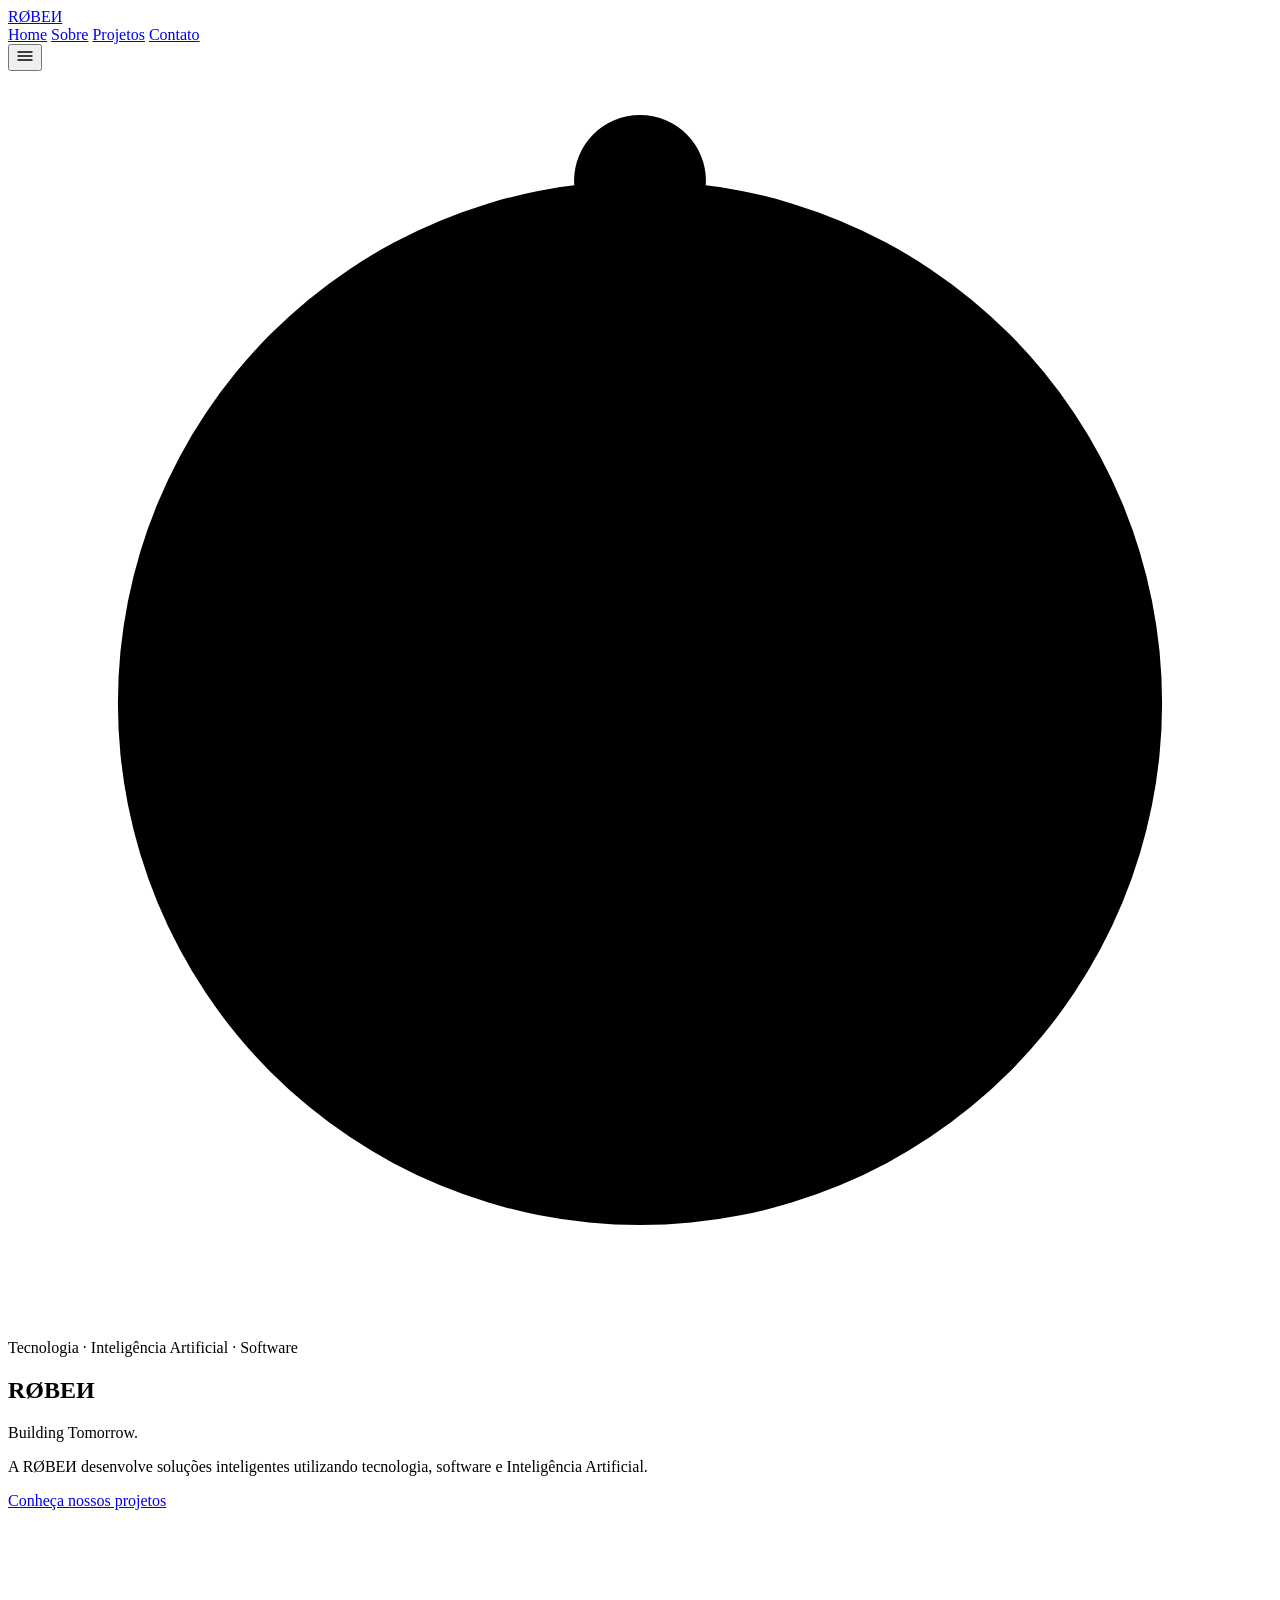
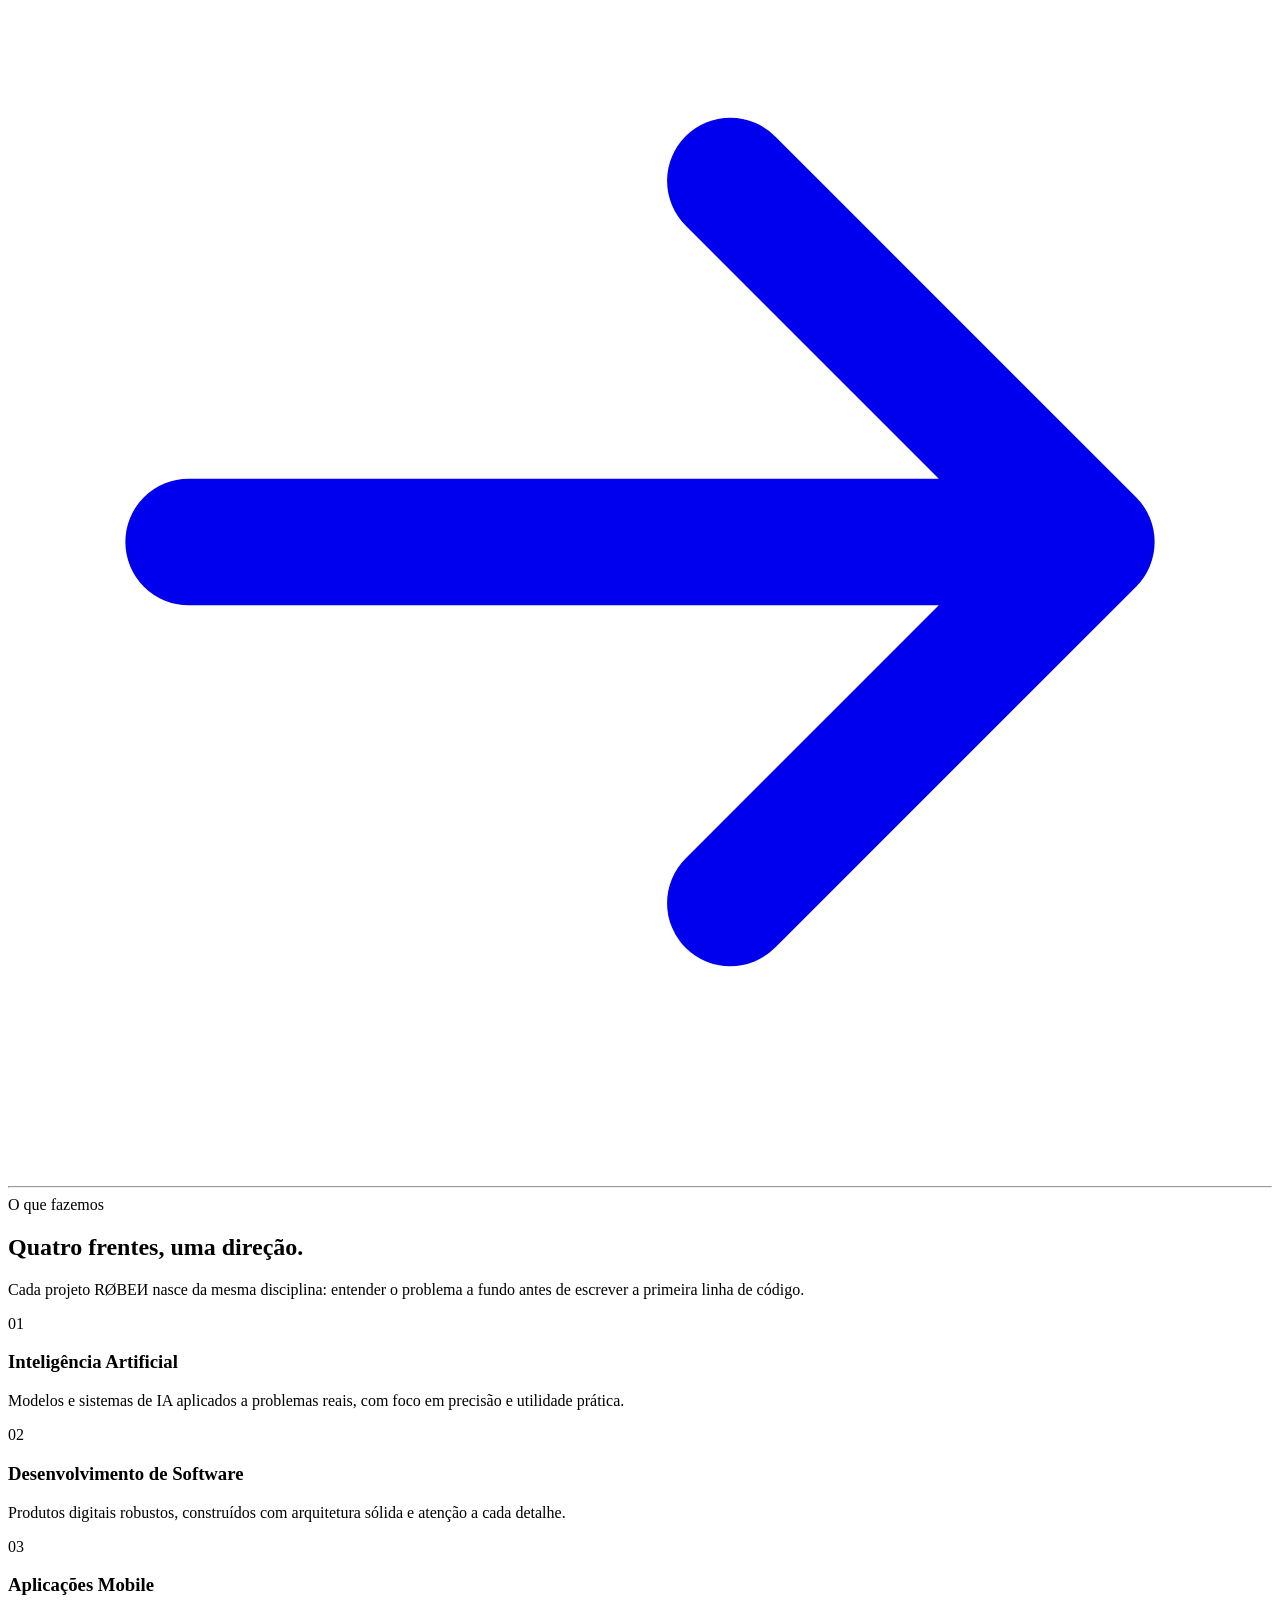
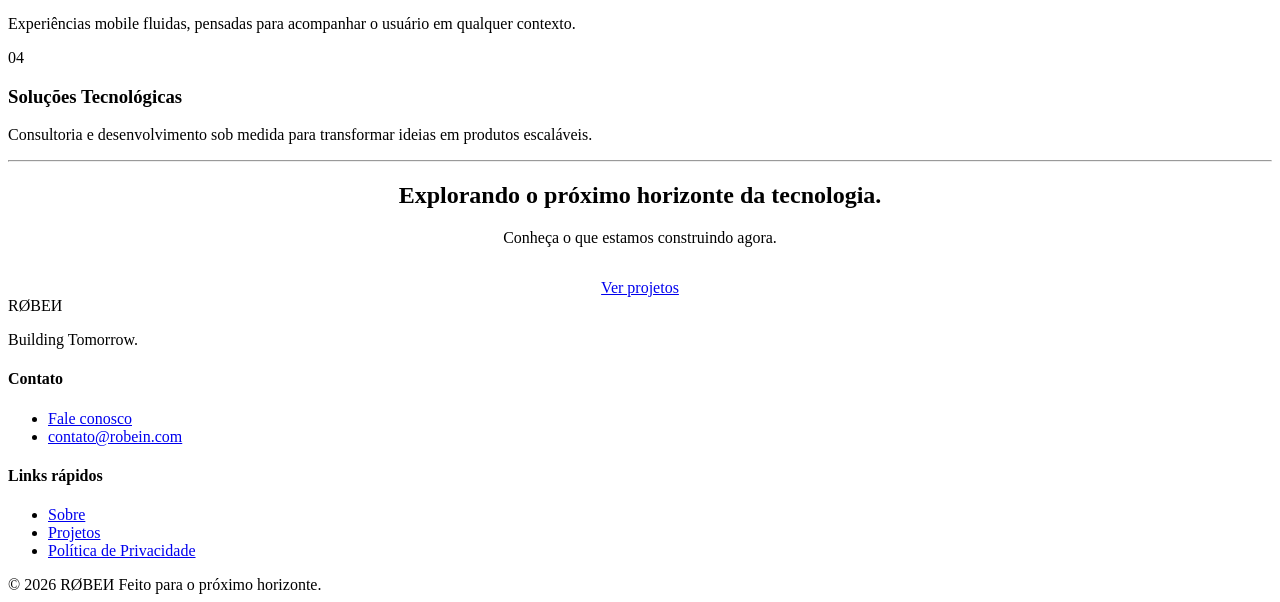
==== index.html @ 59104048 "Add files via upload" ====
<!DOCTYPE html>
<html lang="pt-BR">
<head>
<meta charset="UTF-8">
<meta name="viewport" content="width=device-width, initial-scale=1.0">
<title>RØBEИ — Building Tomorrow.</title>
<meta name="description" content="A RØBEИ desenvolve soluções inteligentes utilizando tecnologia, software e Inteligência Artificial. Uma empresa de tecnologia inspirada no espaço.">
<meta name="theme-color" content="#050507">

<meta property="og:title" content="RØBEИ — Building Tomorrow.">
<meta property="og:description" content="A RØBEИ desenvolve soluções inteligentes utilizando tecnologia, software e Inteligência Artificial.">
<meta property="og:type" content="website">

<link rel="preconnect" href="https://fonts.googleapis.com">
<link rel="preconnect" href="https://fonts.gstatic.com" crossorigin>
<link href="https://fonts.googleapis.com/css2?family=Space+Grotesk:wght@400;500;600;700&family=Inter:wght@400;500;600&family=JetBrains+Mono:wght@400;500&display=swap" rel="stylesheet">
<link rel="stylesheet" href="css/style.css">
</head>
<body>

<header class="site-nav">
  <div class="container nav-inner">
    <a href="index.html" class="wordmark">RØBEИ</a>
    <nav class="links">
      <a href="index.html" class="active">Home</a>
      <a href="sobre.html">Sobre</a>
      <a href="projetos.html">Projetos</a>
      <a href="contato.html">Contato</a>
    </nav>
    <button class="nav-toggle" aria-label="Abrir menu" aria-expanded="false">
      <svg width="18" height="18" viewBox="0 0 18 18" fill="none"><path d="M2 5h14M2 9h14M2 13h14" stroke="currentColor" stroke-width="1.4" stroke-linecap="round"/></svg>
    </button>
  </div>
</header>

<main>

  <!-- ============ HERO ============ -->
  <section class="hero">
    <div class="orbit-mark" aria-hidden="true">
      <svg viewBox="0 0 46 46">
        <circle class="ring" cx="23" cy="23" r="19"/>
        <circle class="dot" cx="23" cy="4" r="2.4"/>
      </svg>
    </div>
    <div class="eyebrow">Tecnologia · Inteligência Artificial · Software</div>
    <h1 class="brand">R<span class="star">Ø</span>BE<span class="star delay">И</span></h1>
    <p class="tagline">Building Tomorrow.</p>
    <p class="lede">A RØBEИ desenvolve soluções inteligentes utilizando tecnologia, software e Inteligência Artificial.</p>
    <a href="projetos.html" class="btn btn-primary">
      Conheça nossos projetos
      <svg viewBox="0 0 14 14" fill="none"><path d="M2 7h10M8 3l4 4-4 4" stroke="currentColor" stroke-width="1.4" stroke-linecap="round" stroke-linejoin="round"/></svg>
    </a>
  </section>

  <hr class="hair">

  <!-- ============ O QUE FAZEMOS ============ -->
  <section>
    <div class="container">
      <div class="section-head reveal">
        <div class="eyebrow">O que fazemos</div>
        <h2>Quatro frentes, uma direção.</h2>
        <p>Cada projeto RØBEИ nasce da mesma disciplina: entender o problema a fundo antes de escrever a primeira linha de código.</p>
      </div>
    </div>
    <div class="container">
      <div class="grid-4 reveal">
        <div class="card">
          <span class="idx">01</span>
          <h3>Inteligência Artificial</h3>
          <p>Modelos e sistemas de IA aplicados a problemas reais, com foco em precisão e utilidade prática.</p>
        </div>
        <div class="card">
          <span class="idx">02</span>
          <h3>Desenvolvimento de Software</h3>
          <p>Produtos digitais robustos, construídos com arquitetura sólida e atenção a cada detalhe.</p>
        </div>
        <div class="card">
          <span class="idx">03</span>
          <h3>Aplicações Mobile</h3>
          <p>Experiências mobile fluidas, pensadas para acompanhar o usuário em qualquer contexto.</p>
        </div>
        <div class="card">
          <span class="idx">04</span>
          <h3>Soluções Tecnológicas</h3>
          <p>Consultoria e desenvolvimento sob medida para transformar ideias em produtos escaláveis.</p>
        </div>
      </div>
    </div>
  </section>

  <hr class="hair">

  <!-- ============ CTA FINAL ============ -->
  <section class="tight">
    <div class="container reveal" style="text-align:center;">
      <h2>Explorando o próximo horizonte da tecnologia.</h2>
      <p style="margin:0 auto 32px;">Conheça o que estamos construindo agora.</p>
      <a href="projetos.html" class="btn btn-ghost">Ver projetos</a>
    </div>
  </section>

</main>

<footer class="site-footer">
  <div class="container">
    <div class="footer-grid">
      <div class="footer-brand">
        <div class="wordmark">RØBEИ</div>
        <p>Building Tomorrow.</p>
      </div>
      <div class="footer-col">
        <h4>Contato</h4>
        <ul>
          <li><a href="contato.html">Fale conosco</a></li>
          <li><a href="mailto:contato@robein.com">contato@robein.com</a></li>
        </ul>
      </div>
      <div class="footer-col">
        <h4>Links rápidos</h4>
        <ul>
          <li><a href="sobre.html">Sobre</a></li>
          <li><a href="projetos.html">Projetos</a></li>
          <li><a href="privacidade.html">Política de Privacidade</a></li>
        </ul>
      </div>
    </div>
    <div class="footer-bottom">
      <span>© 2026 RØBEИ</span>
      <span>Feito para o próximo horizonte.</span>
    </div>
  </div>
</footer>

<script src="js/main.js"></script>
</body>
</html>
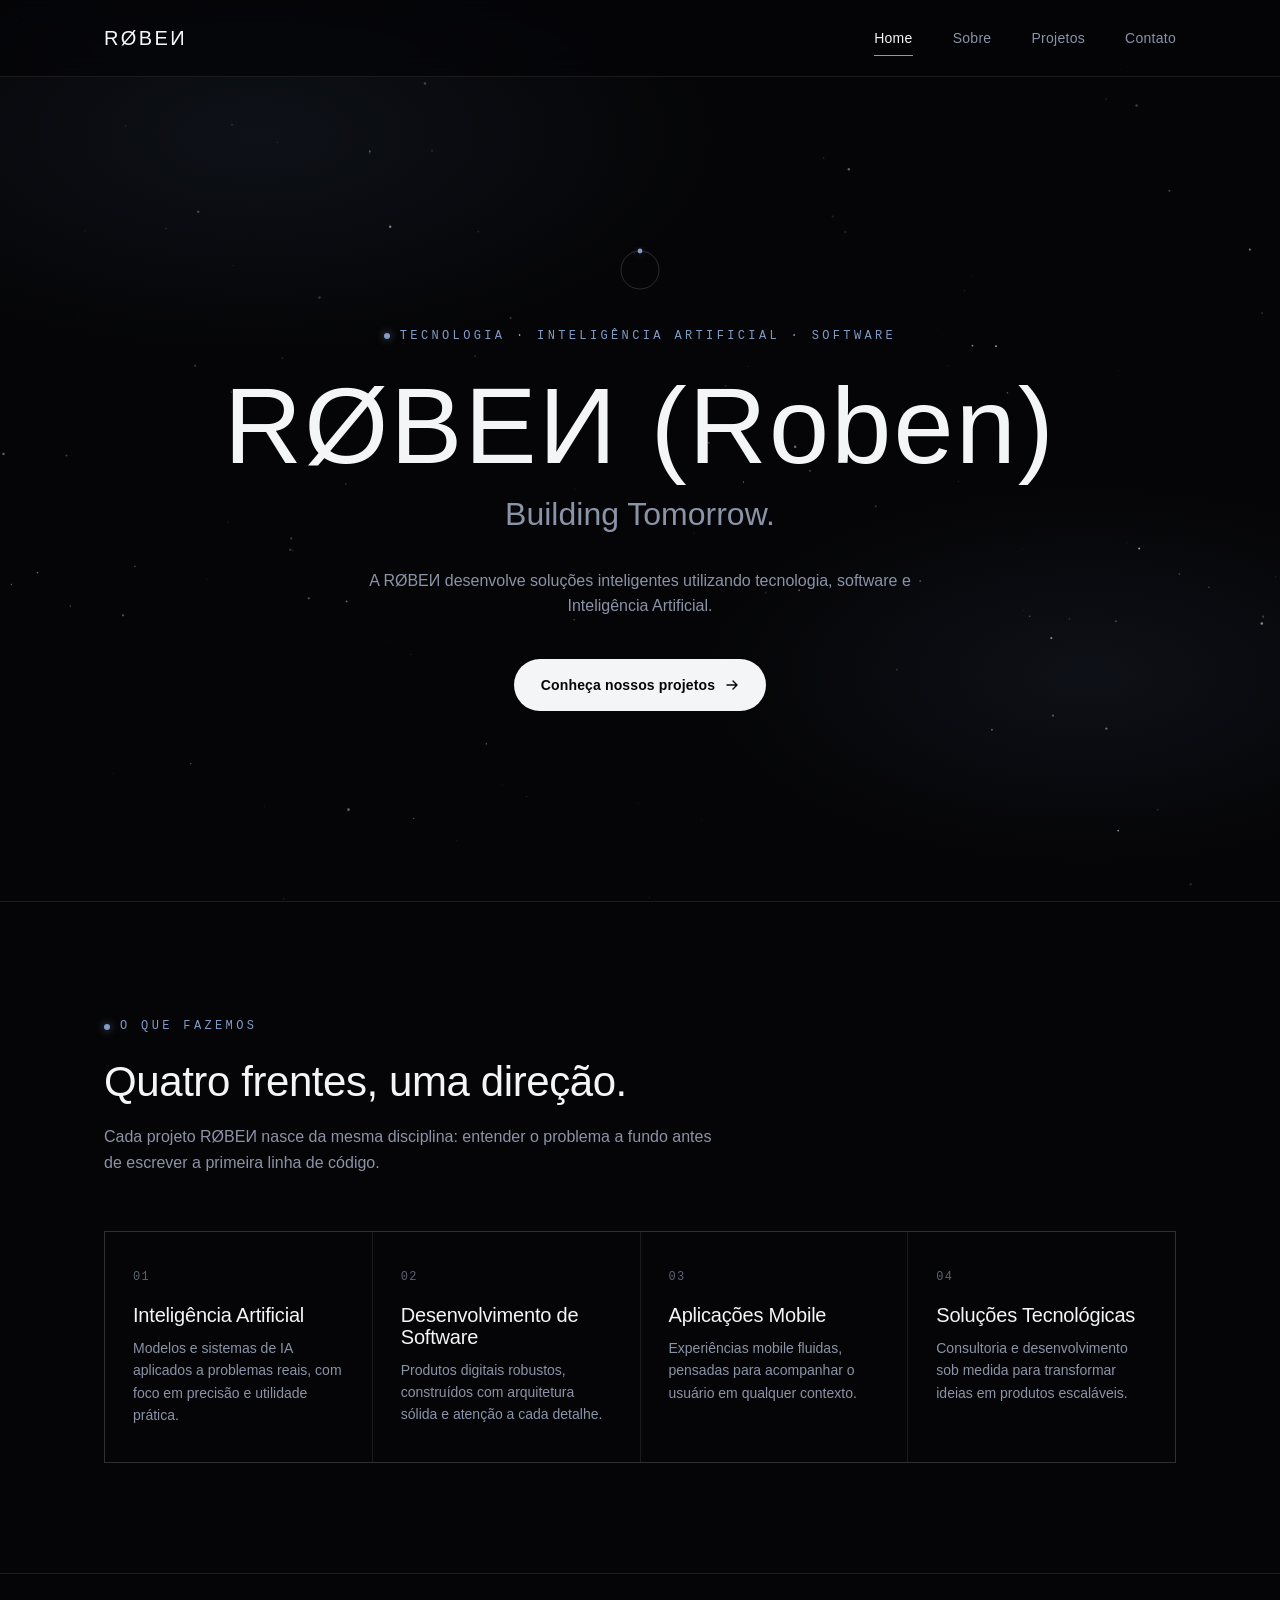
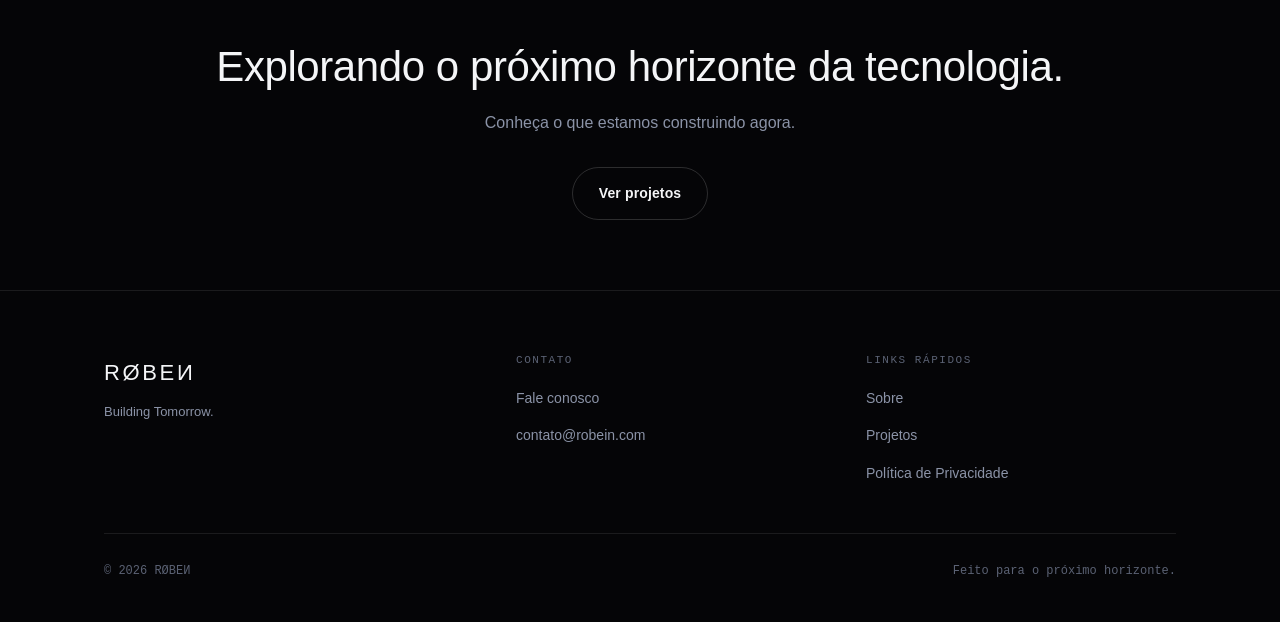
==== commit 270fa038: "Update index.html" ====
--- a/index.html
+++ b/index.html
@@ -3,7 +3,7 @@
 <head>
 <meta charset="UTF-8">
 <meta name="viewport" content="width=device-width, initial-scale=1.0">
-<title>RØBEИ — Building Tomorrow.</title>
+<title>RØBEИ (Roben) — Building Tomorrow.</title>
 <meta name="description" content="A RØBEИ desenvolve soluções inteligentes utilizando tecnologia, software e Inteligência Artificial. Uma empresa de tecnologia inspirada no espaço.">
 <meta name="theme-color" content="#050507">
 
@@ -44,7 +44,7 @@
       </svg>
     </div>
     <div class="eyebrow">Tecnologia · Inteligência Artificial · Software</div>
-    <h1 class="brand">R<span class="star">Ø</span>BE<span class="star delay">И</span></h1>
+    <h1 class="brand">R<span class="star">Ø</span>BE<span class="star delay">И</span><span class="sr-only"> (Roben)</span></h1>
     <p class="tagline">Building Tomorrow.</p>
     <p class="lede">A RØBEИ desenvolve soluções inteligentes utilizando tecnologia, software e Inteligência Artificial.</p>
     <a href="projetos.html" class="btn btn-primary">
--- a/css/style.css
+++ b/css/style.css
@@ -0,0 +1,506 @@
+/* ============================================================
+   RØBEИ — Stylesheet
+   Design tokens: deep-space black/white palette, restrained blue accent
+   ============================================================ */
+
+:root{
+  --bg:            #050507;
+  --bg-alt:        #0b0c11;
+  --panel:         #0e0f15;
+  --line:          rgba(255,255,255,0.09);
+  --line-strong:   rgba(255,255,255,0.16);
+  --fg:            #f4f5f7;
+  --muted:         #8b93a7;
+  --muted-dim:     #5b6274;
+  --accent:        #7f9cc7;
+  --accent-dim:    #3c5170;
+  --glow:          rgba(140,168,214,0.35);
+
+  --font-display:  'Space Grotesk', 'Helvetica Neue', Arial, sans-serif;
+  --font-body:     'Inter', 'Helvetica Neue', Arial, sans-serif;
+  --font-mono:     'JetBrains Mono', 'Courier New', monospace;
+
+  --container: 1120px;
+  --gutter: 24px;
+
+  --ease: cubic-bezier(.16,.8,.24,1);
+}
+
+*,*::before,*::after{ box-sizing: border-box; }
+html{ scroll-behavior: smooth; }
+
+@media (prefers-reduced-motion: reduce){
+  html{ scroll-behavior: auto; }
+  *,*::before,*::after{ animation-duration: 0.001ms !important; animation-iteration-count: 1 !important; transition-duration: 0.001ms !important; scroll-behavior: auto !important; }
+}
+
+body{
+  margin:0;
+  background: var(--bg);
+  color: var(--fg);
+  font-family: var(--font-body);
+  font-size: 16px;
+  line-height: 1.6;
+  -webkit-font-smoothing: antialiased;
+  overflow-x: hidden;
+}
+
+/* ---------- starfield canvas ---------- */
+#stars{
+  position: fixed;
+  inset: 0;
+  z-index: -2;
+  width: 100%;
+  height: 100%;
+  background:
+    radial-gradient(ellipse 60% 40% at 20% 15%, rgba(60,81,112,0.16), transparent 60%),
+    radial-gradient(ellipse 50% 35% at 85% 75%, rgba(80,100,140,0.12), transparent 60%),
+    var(--bg);
+}
+
+/* ---------- layout helpers ---------- */
+.container{
+  max-width: var(--container);
+  margin: 0 auto;
+  padding: 0 var(--gutter);
+}
+
+section{ position: relative; padding: 110px 0; }
+section.tight{ padding: 70px 0; }
+
+.eyebrow{
+  font-family: var(--font-mono);
+  font-size: 12px;
+  letter-spacing: 0.28em;
+  text-transform: uppercase;
+  color: var(--accent);
+  display: inline-flex;
+  align-items: center;
+  gap: 10px;
+  margin-bottom: 22px;
+}
+.eyebrow::before{
+  content:'';
+  width: 6px; height: 6px;
+  border-radius: 50%;
+  background: var(--accent);
+  box-shadow: 0 0 8px 1px var(--glow);
+}
+
+h1,h2,h3,h4{
+  font-family: var(--font-display);
+  font-weight: 500;
+  line-height: 1.08;
+  letter-spacing: -0.01em;
+  margin: 0 0 20px;
+}
+
+h2{ font-size: clamp(28px, 4vw, 42px); }
+h3{ font-size: 20px; }
+
+p{ color: var(--muted); margin: 0 0 16px; max-width: 640px; }
+a{ color: inherit; }
+
+.section-head{ max-width: 620px; margin-bottom: 56px; }
+
+hr.hair{
+  border: none;
+  border-top: 1px solid var(--line);
+  margin: 0;
+}
+
+/* ---------- nav ---------- */
+header.site-nav{
+  position: sticky;
+  top: 0;
+  z-index: 40;
+  backdrop-filter: blur(14px) saturate(140%);
+  background: rgba(5,5,7,0.72);
+  border-bottom: 1px solid var(--line);
+}
+.nav-inner{
+  display: flex;
+  align-items: center;
+  justify-content: space-between;
+  height: 76px;
+}
+.wordmark{
+  font-family: var(--font-display);
+  font-size: 20px;
+  letter-spacing: 0.12em;
+  text-decoration: none;
+  color: var(--fg);
+  display: inline-flex;
+  align-items: baseline;
+  gap: 2px;
+}
+.wordmark .star{
+  color: var(--accent);
+  animation: twinkle 4.5s ease-in-out infinite;
+  text-shadow: 0 0 10px var(--glow);
+}
+.wordmark .star.delay{ animation-delay: 1.6s; }
+
+@keyframes twinkle{
+  0%, 100%{ opacity: 1; }
+  50%{ opacity: 0.45; }
+}
+
+nav.links{ display: flex; gap: 40px; align-items: center; }
+nav.links a{
+  font-size: 14px;
+  text-decoration: none;
+  color: var(--muted);
+  letter-spacing: 0.02em;
+  position: relative;
+  padding: 4px 0;
+  transition: color .25s var(--ease);
+}
+nav.links a:hover, nav.links a.active{ color: var(--fg); }
+nav.links a.active::after{
+  content:'';
+  position: absolute;
+  left: 0; right: 0; bottom: -3px;
+  height: 1px;
+  background: var(--accent);
+}
+
+.nav-toggle{
+  display: none;
+  background: none;
+  border: 1px solid var(--line-strong);
+  border-radius: 8px;
+  width: 40px; height: 40px;
+  color: var(--fg);
+  cursor: pointer;
+  align-items: center;
+  justify-content: center;
+}
+
+@media (max-width: 760px){
+  nav.links{
+    position: fixed;
+    top: 76px; left: 0; right: 0;
+    flex-direction: column;
+    background: rgba(5,5,7,0.97);
+    border-bottom: 1px solid var(--line);
+    padding: 24px var(--gutter) 32px;
+    gap: 22px;
+    transform: translateY(-8px);
+    opacity: 0;
+    pointer-events: none;
+    transition: all .3s var(--ease);
+  }
+  nav.links.open{
+    transform: translateY(0);
+    opacity: 1;
+    pointer-events: auto;
+  }
+  .nav-toggle{ display: flex; }
+}
+
+/* ---------- buttons ---------- */
+.btn{
+  display: inline-flex;
+  align-items: center;
+  gap: 10px;
+  font-family: var(--font-body);
+  font-size: 14px;
+  font-weight: 600;
+  letter-spacing: 0.01em;
+  text-decoration: none;
+  padding: 14px 26px;
+  border-radius: 999px;
+  transition: all .3s var(--ease);
+  cursor: pointer;
+  border: 1px solid transparent;
+}
+.btn-primary{
+  background: var(--fg);
+  color: #05060a;
+}
+.btn-primary:hover{
+  background: var(--accent);
+  color: #05060a;
+  transform: translateY(-2px);
+  box-shadow: 0 10px 30px -10px var(--glow);
+}
+.btn-ghost{
+  border-color: var(--line-strong);
+  color: var(--fg);
+  background: transparent;
+}
+.btn-ghost:hover{
+  border-color: var(--accent);
+  color: var(--accent);
+}
+.btn svg{ width: 14px; height: 14px; transition: transform .3s var(--ease); }
+.btn:hover svg{ transform: translateX(3px); }
+
+/* ---------- hero ---------- */
+.hero{
+  min-height: calc(100vh - 76px);
+  display: flex;
+  flex-direction: column;
+  align-items: center;
+  justify-content: center;
+  text-align: center;
+  padding: 80px var(--gutter) 100px;
+}
+.orbit-mark{
+  width: 46px; height: 46px;
+  margin-bottom: 34px;
+  position: relative;
+}
+.orbit-mark svg{ width: 100%; height: 100%; }
+.orbit-mark .ring{
+  fill: none;
+  stroke: var(--line-strong);
+  stroke-width: 1;
+}
+.orbit-mark .dot{
+  fill: var(--accent);
+  filter: drop-shadow(0 0 4px var(--glow));
+  transform-origin: 23px 23px;
+  animation: orbit 7s linear infinite;
+}
+@keyframes orbit{ to{ transform: rotate(360deg); } }
+
+.hero h1.brand{
+  font-size: clamp(48px, 9vw, 108px);
+  letter-spacing: 0.02em;
+  margin-bottom: 4px;
+}
+.hero .tagline{
+  font-family: var(--font-display);
+  font-weight: 400;
+  font-size: clamp(22px, 3vw, 32px);
+  color: var(--muted);
+  margin-bottom: 28px;
+}
+.hero .lede{
+  max-width: 560px;
+  margin: 0 auto 40px;
+  font-size: 16px;
+  color: var(--muted);
+}
+
+/* ---------- grid / cards ---------- */
+.grid-4{
+  display: grid;
+  grid-template-columns: repeat(4, 1fr);
+  gap: 1px;
+  background: var(--line);
+  border: 1px solid var(--line);
+}
+.grid-4 .card{
+  background: var(--bg);
+  padding: 36px 28px;
+  transition: background .3s var(--ease);
+}
+.grid-4 .card:hover{ background: var(--panel); }
+.card .idx{
+  font-family: var(--font-mono);
+  font-size: 12px;
+  color: var(--muted-dim);
+  letter-spacing: 0.1em;
+  margin-bottom: 18px;
+  display: block;
+}
+.card h3{ margin-bottom: 10px; }
+.card p{ font-size: 14px; margin-bottom: 0; }
+
+@media (max-width: 900px){
+  .grid-4{ grid-template-columns: repeat(2, 1fr); }
+}
+@media (max-width: 560px){
+  .grid-4{ grid-template-columns: 1fr; }
+}
+
+/* ---------- project cards ---------- */
+.project-card{
+  border: 1px solid var(--line);
+  border-radius: 18px;
+  padding: 44px;
+  display: grid;
+  grid-template-columns: auto 1fr auto;
+  gap: 28px;
+  align-items: center;
+  background: linear-gradient(180deg, rgba(255,255,255,0.015), transparent);
+  transition: border-color .3s var(--ease);
+}
+.project-card:hover{ border-color: var(--line-strong); }
+.project-icon{
+  font-size: 34px;
+  width: 64px; height: 64px;
+  display: flex; align-items: center; justify-content: center;
+  border: 1px solid var(--line);
+  border-radius: 14px;
+  overflow: hidden;
+  flex-shrink: 0;
+  background: var(--panel);
+}
+.project-icon img{
+  width: 100%;
+  height: 100%;
+  object-fit: cover;
+  display: block;
+}
+.project-info h3{ font-size: 24px; margin-bottom: 8px; }
+.status{
+  display: inline-flex;
+  align-items: center;
+  gap: 8px;
+  font-family: var(--font-mono);
+  font-size: 11px;
+  letter-spacing: 0.12em;
+  text-transform: uppercase;
+  color: var(--accent);
+  margin-bottom: 12px;
+}
+.status::before{
+  content:'';
+  width: 6px; height: 6px;
+  border-radius: 50%;
+  background: var(--accent);
+  animation: twinkle 2.4s ease-in-out infinite;
+}
+
+.project-placeholder{
+  border: 1px dashed var(--line-strong);
+  border-radius: 18px;
+  padding: 44px;
+  text-align: center;
+  color: var(--muted-dim);
+  font-family: var(--font-mono);
+  font-size: 13px;
+  letter-spacing: 0.05em;
+}
+
+@media (max-width: 700px){
+  .project-card{ grid-template-columns: 1fr; text-align: left; }
+  .project-card .btn{ width: 100%; justify-content: center; }
+}
+
+/* ---------- contact ---------- */
+.contact-grid{
+  display: grid;
+  grid-template-columns: 1.1fr 0.9fr;
+  gap: 60px;
+}
+@media (max-width: 800px){ .contact-grid{ grid-template-columns: 1fr; } }
+
+.contact-block{
+  border: 1px solid var(--line);
+  border-radius: 18px;
+  padding: 40px;
+}
+.contact-block + .contact-block{ margin-top: 24px; }
+.contact-label{
+  font-family: var(--font-mono);
+  font-size: 11px;
+  letter-spacing: 0.14em;
+  text-transform: uppercase;
+  color: var(--muted-dim);
+  margin-bottom: 10px;
+  display: block;
+}
+.contact-value{
+  font-family: var(--font-display);
+  font-size: 22px;
+  margin-bottom: 22px;
+  word-break: break-word;
+}
+.social-list{ list-style: none; margin: 0; padding: 0; display: flex; flex-direction: column; gap: 0; }
+.social-list li{ border-top: 1px solid var(--line); }
+.social-list li:first-child{ border-top: none; }
+.social-list a{
+  display: flex;
+  align-items: center;
+  justify-content: space-between;
+  padding: 18px 4px;
+  text-decoration: none;
+  color: var(--fg);
+  font-size: 15px;
+  transition: color .25s var(--ease);
+}
+.social-list a:hover{ color: var(--accent); }
+.social-list span.tag{
+  font-family: var(--font-mono);
+  font-size: 12px;
+  color: var(--muted-dim);
+}
+
+/* ---------- footer ---------- */
+footer.site-footer{
+  border-top: 1px solid var(--line);
+  padding: 64px 0 40px;
+}
+.footer-grid{
+  display: grid;
+  grid-template-columns: 1.2fr 1fr 1fr;
+  gap: 40px;
+  margin-bottom: 48px;
+}
+@media (max-width: 700px){ .footer-grid{ grid-template-columns: 1fr; gap: 32px; } }
+
+.footer-brand .wordmark{ font-size: 22px; margin-bottom: 12px; }
+.footer-brand p{ font-size: 13px; margin: 0; }
+
+.footer-col h4{
+  font-family: var(--font-mono);
+  font-size: 11px;
+  letter-spacing: 0.14em;
+  text-transform: uppercase;
+  color: var(--muted-dim);
+  font-weight: 500;
+  margin-bottom: 18px;
+}
+.footer-col ul{ list-style: none; margin: 0; padding: 0; display: flex; flex-direction: column; gap: 12px; }
+.footer-col a{ text-decoration: none; color: var(--muted); font-size: 14px; transition: color .25s var(--ease); }
+.footer-col a:hover{ color: var(--fg); }
+
+.footer-bottom{
+  display: flex;
+  justify-content: space-between;
+  align-items: center;
+  padding-top: 28px;
+  border-top: 1px solid var(--line);
+  font-family: var(--font-mono);
+  font-size: 12px;
+  color: var(--muted-dim);
+  flex-wrap: wrap;
+  gap: 12px;
+}
+
+/* ---------- reveal on scroll ---------- */
+.reveal{
+  opacity: 0;
+  transform: translateY(18px);
+  transition: opacity .8s var(--ease), transform .8s var(--ease);
+}
+.reveal.in{ opacity: 1; transform: translateY(0); }
+
+/* ---------- inner page hero (about/projects/contact/privacy) ---------- */
+.page-hero{
+  padding: 90px 0 60px;
+  border-bottom: 1px solid var(--line);
+}
+.page-hero h1{ font-size: clamp(34px, 5.5vw, 56px); }
+
+/* ---------- prose (privacy policy) ---------- */
+.prose h2{ font-size: 22px; margin-top: 48px; }
+.prose p, .prose li{ color: var(--muted); font-size: 15px; max-width: 720px; }
+.prose ul{ padding-left: 20px; }
+.prose strong{ color: var(--fg); }
+
+/* ---------- values grid (about) ---------- */
+.values{
+  display: grid;
+  grid-template-columns: repeat(3, 1fr);
+  gap: 28px;
+}
+@media (max-width: 800px){ .values{ grid-template-columns: 1fr; } }
+.value-item{ padding-top: 20px; border-top: 1px solid var(--line); }
+.value-item h3{ font-size: 17px; }
+.value-item p{ font-size: 14px; }
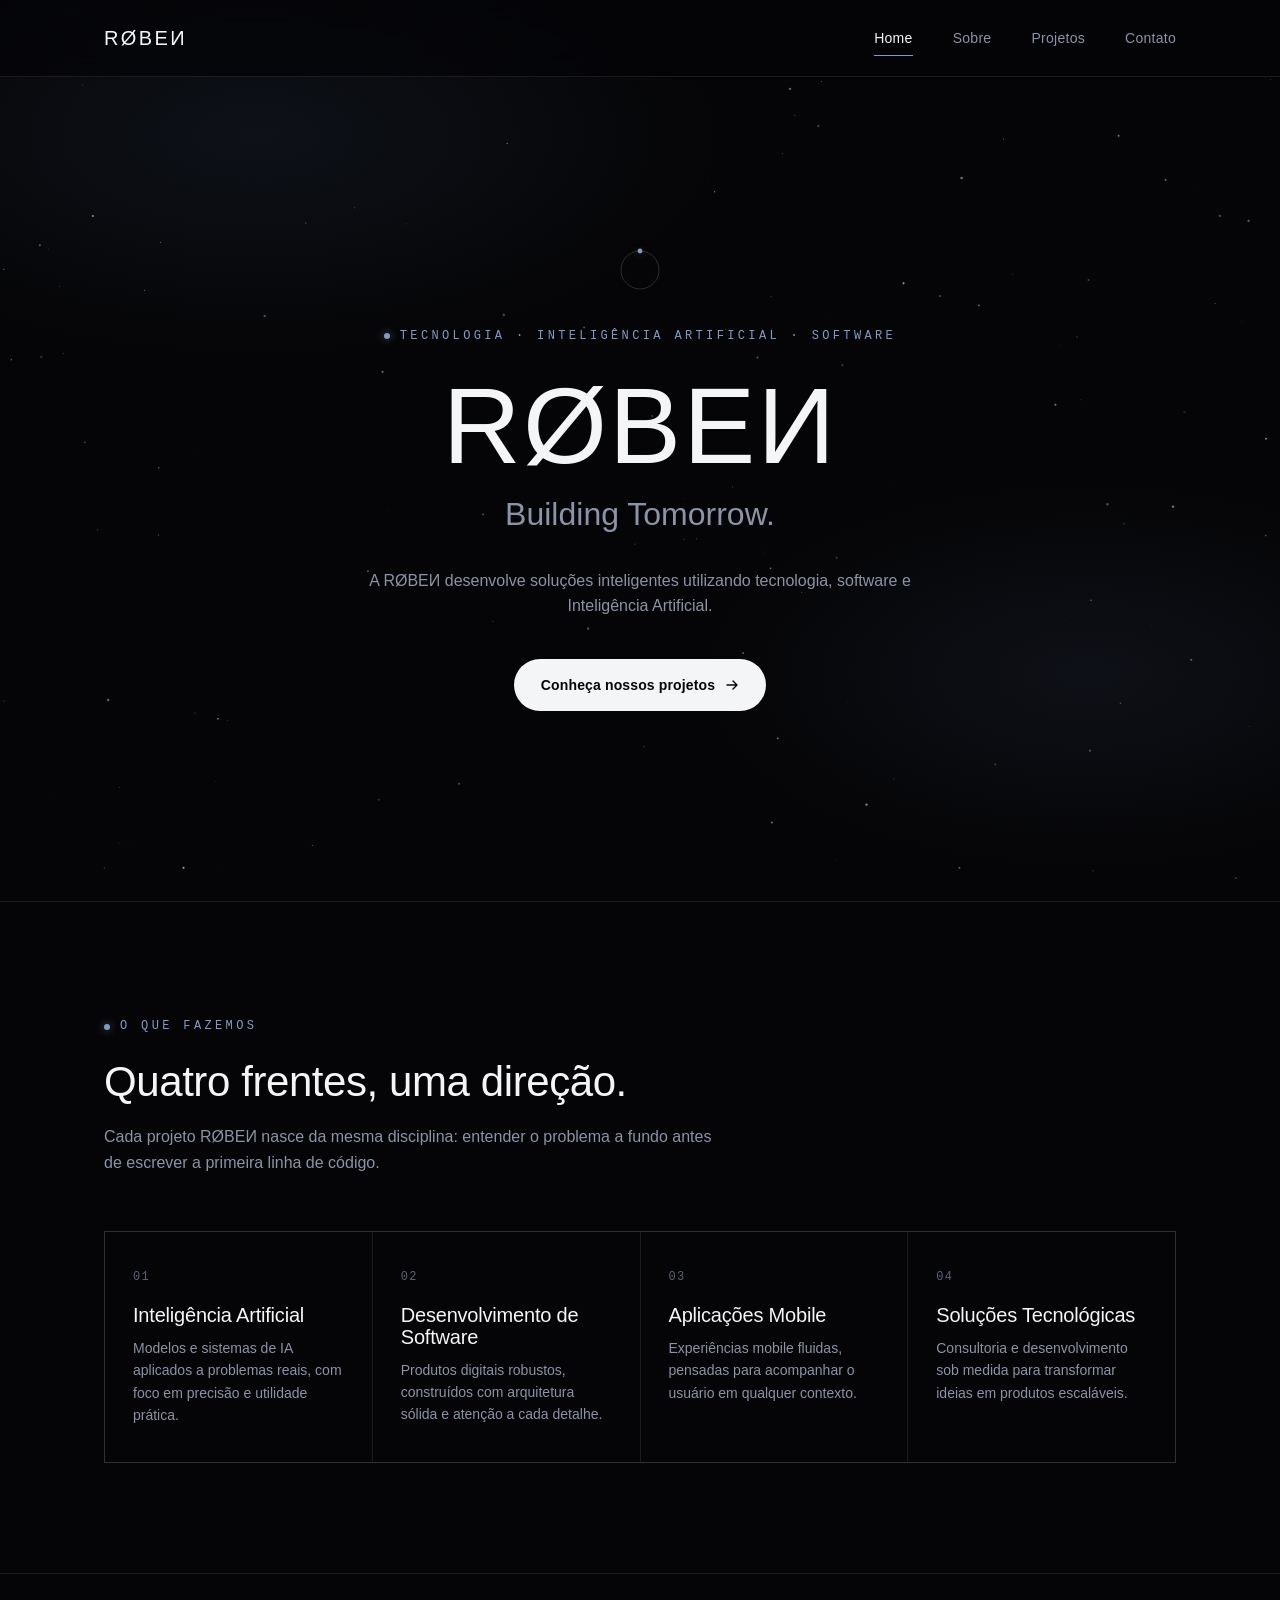
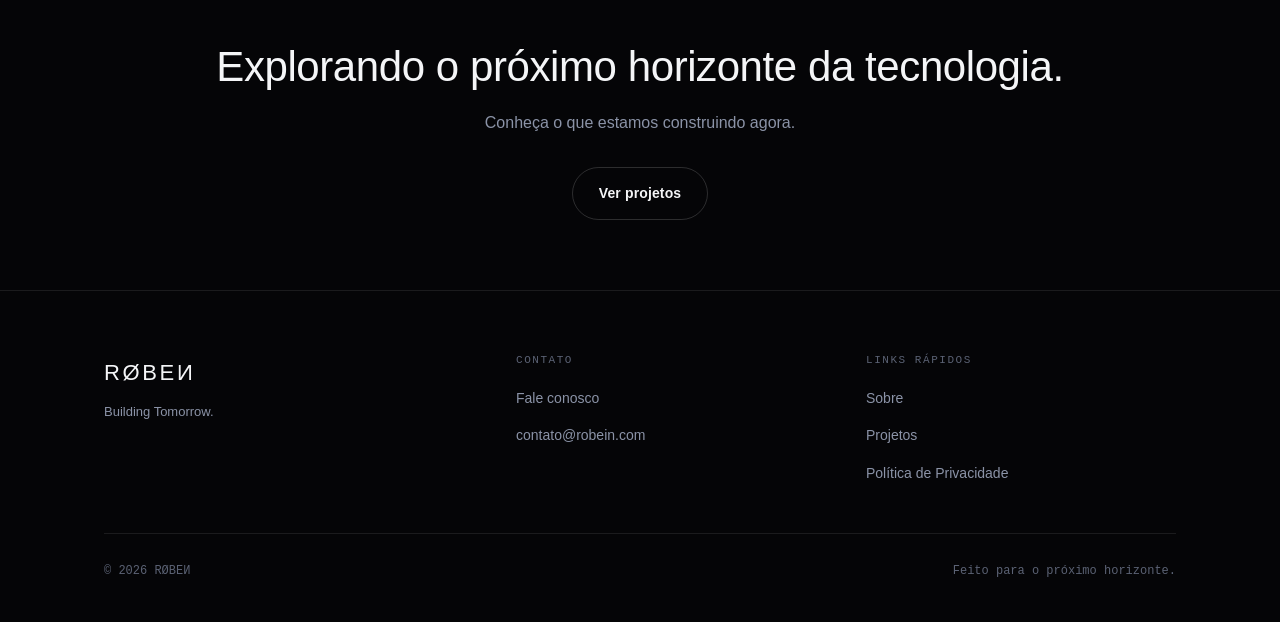
==== commit ffda45d5: "Update index.html" ====
--- a/index.html
+++ b/index.html
@@ -3,7 +3,7 @@
 <head>
 <meta charset="UTF-8">
 <meta name="viewport" content="width=device-width, initial-scale=1.0">
-<title>RØBEИ (Roben) — Building Tomorrow.</title>
+<title>RØBEИ — Building Tomorrow.</title>
 <meta name="description" content="A RØBEИ desenvolve soluções inteligentes utilizando tecnologia, software e Inteligência Artificial. Uma empresa de tecnologia inspirada no espaço.">
 <meta name="theme-color" content="#050507">
 
@@ -20,7 +20,7 @@
 
 <header class="site-nav">
   <div class="container nav-inner">
-    <a href="index.html" class="wordmark">RØBEИ</a>
+    <a href="index.html" class="wordmark">RØBEИ<span class="sr-only"> (Roben)</span></a>
     <nav class="links">
       <a href="index.html" class="active">Home</a>
       <a href="sobre.html">Sobre</a>
--- a/css/style.css
+++ b/css/style.css
@@ -473,6 +473,17 @@
   gap: 12px;
 }
 
+/* ---------- accessible hidden text (for screen readers / SEO, no visual change) ---------- */
+.sr-only{
+  position: absolute;
+  width: 1px; height: 1px;
+  padding: 0; margin: -1px;
+  overflow: hidden;
+  clip: rect(0,0,0,0);
+  white-space: nowrap;
+  border: 0;
+}
+
 /* ---------- reveal on scroll ---------- */
 .reveal{
   opacity: 0;
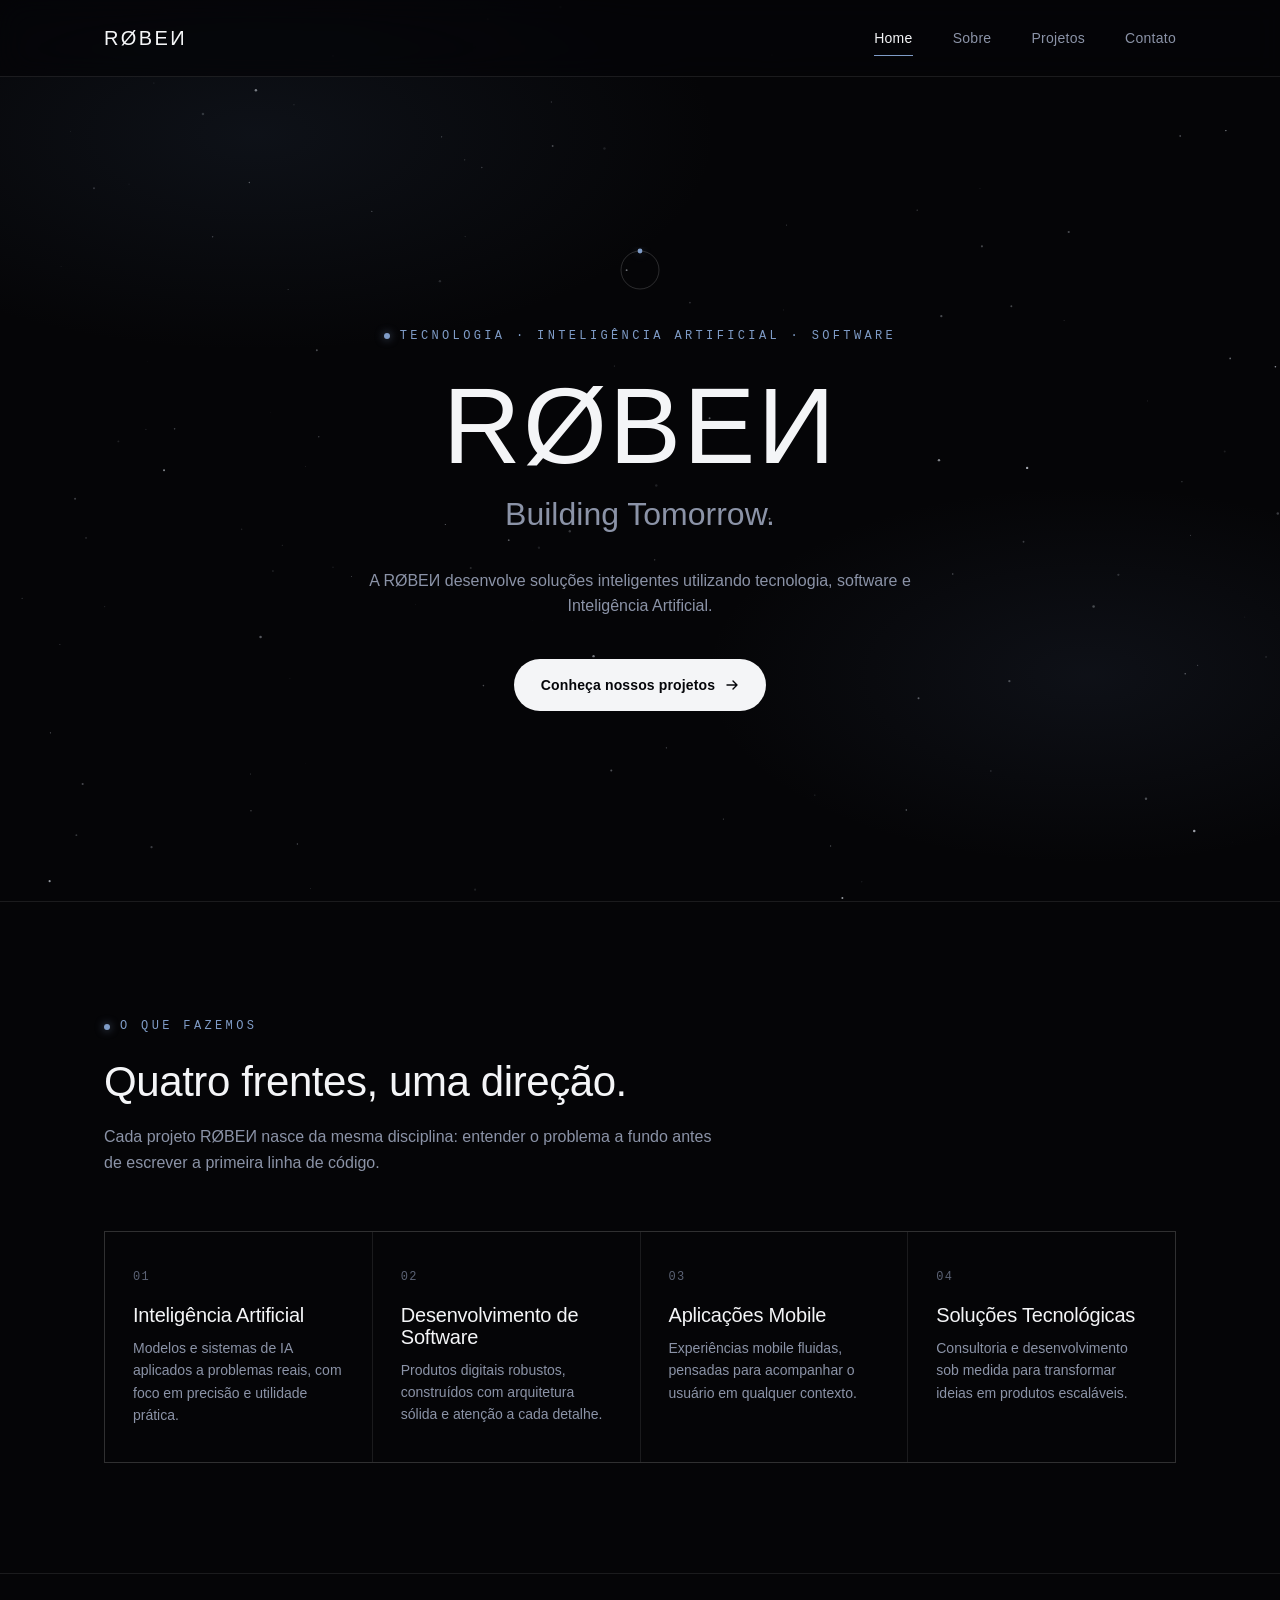
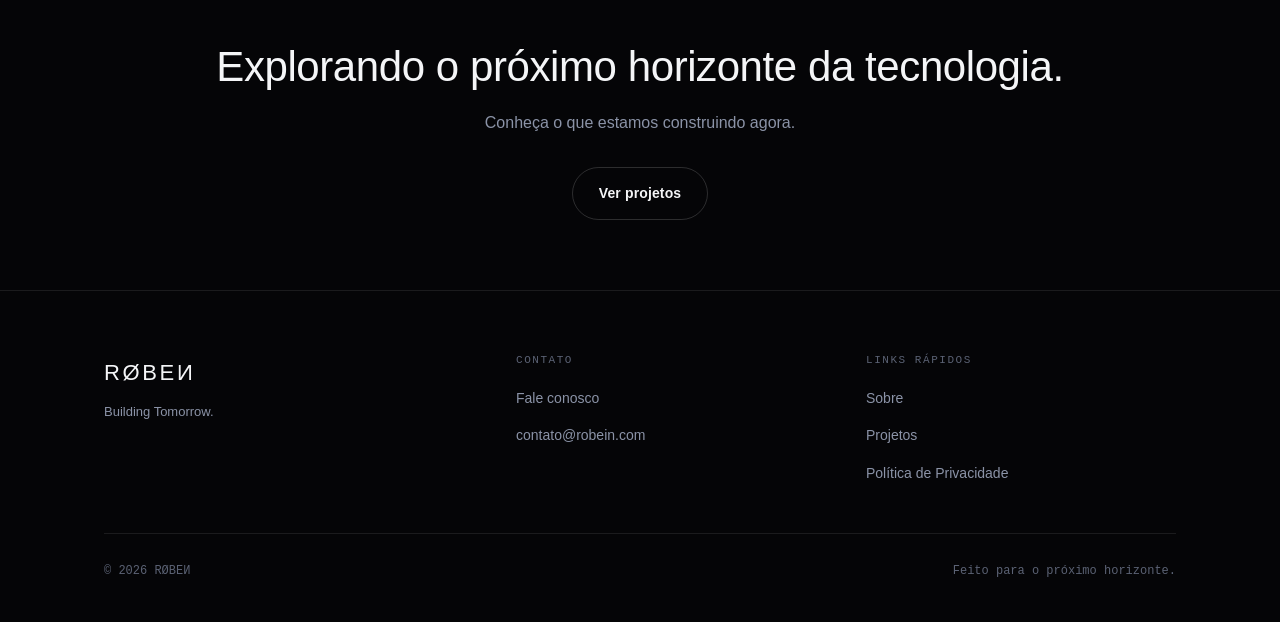
==== commit 9576d735: "Update index.html" ====
--- a/index.html
+++ b/index.html
@@ -14,7 +14,7 @@
 <link rel="preconnect" href="https://fonts.googleapis.com">
 <link rel="preconnect" href="https://fonts.gstatic.com" crossorigin>
 <link href="https://fonts.googleapis.com/css2?family=Space+Grotesk:wght@400;500;600;700&family=Inter:wght@400;500;600&family=JetBrains+Mono:wght@400;500&display=swap" rel="stylesheet">
-<link rel="stylesheet" href="css/style.css">
+<link rel="stylesheet" href="css/style.css?v=2">
 </head>
 <body>
 
